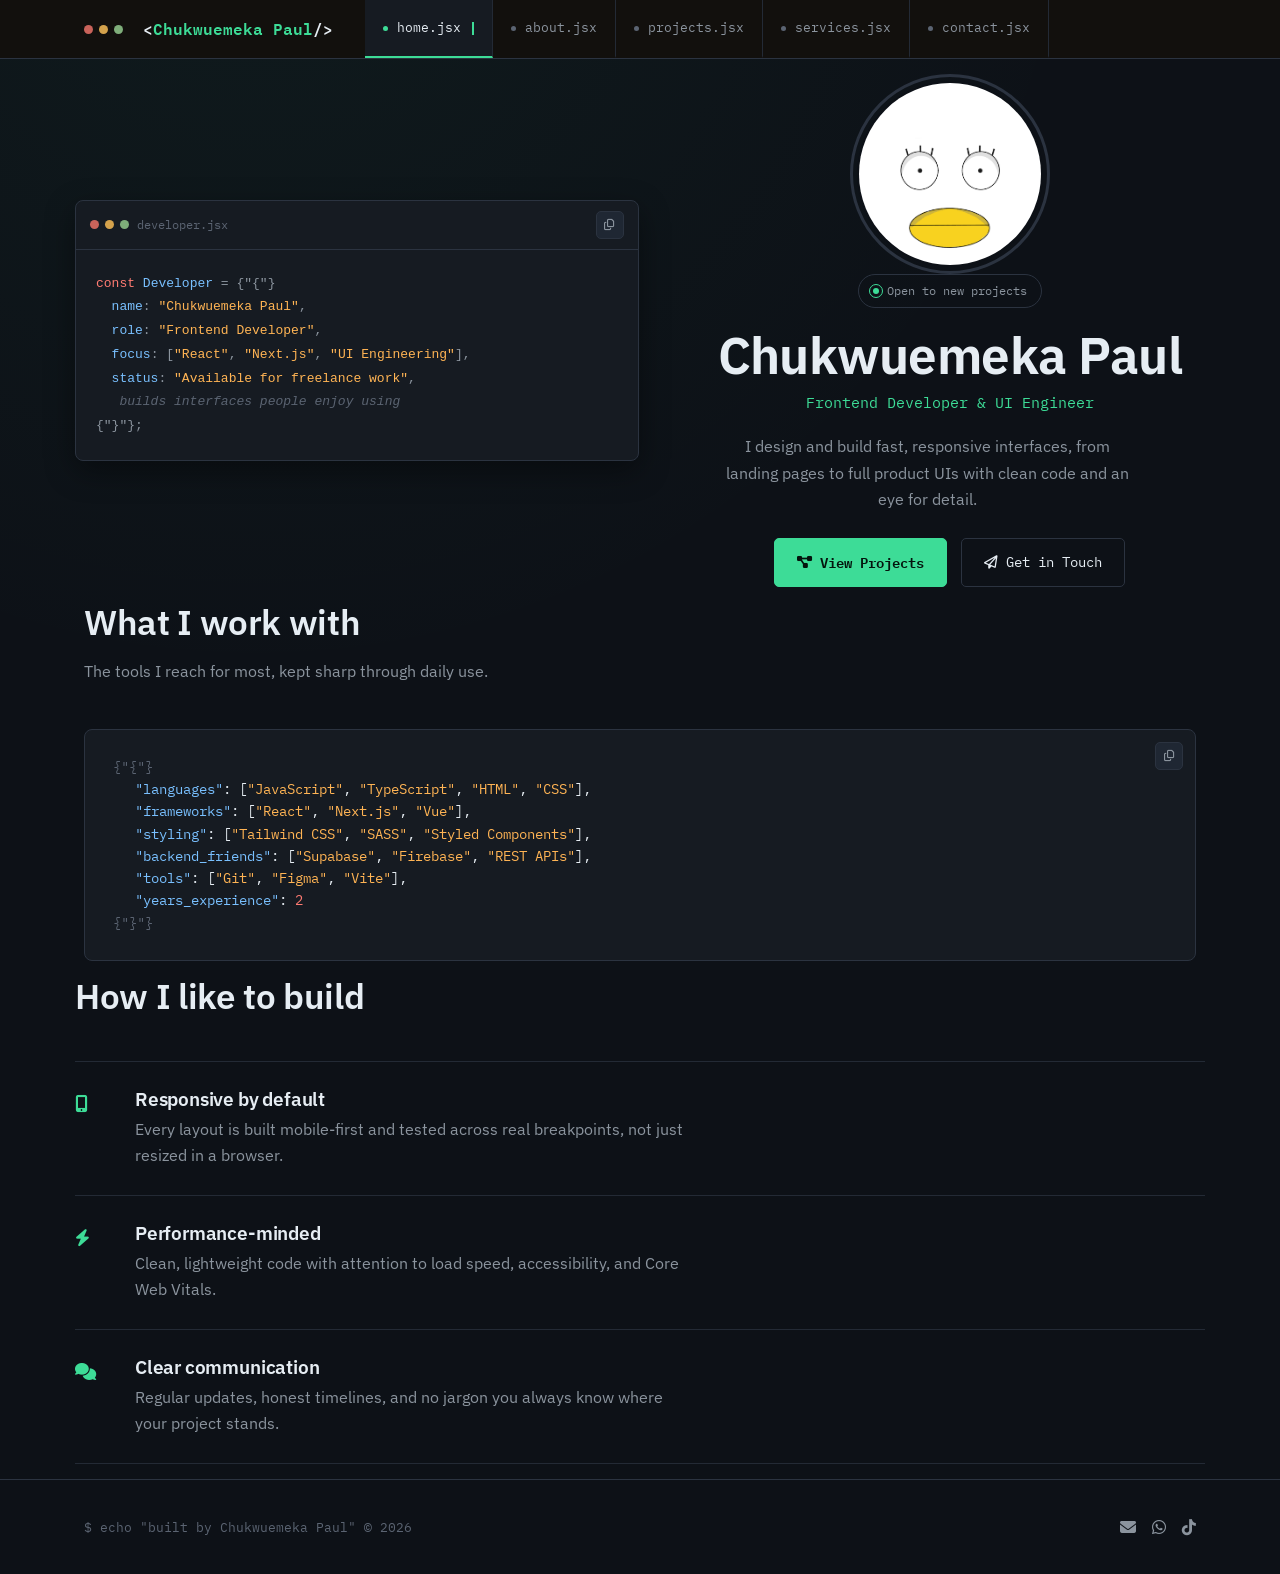
==== index.html @ 4446160b "Add files via upload" ====
<!DOCTYPE html>
<html lang="en">
<head>
<meta charset="UTF-8">
<meta name="viewport" content="width=device-width, initial-scale=1.0">
<title>Ojomah Chukwuemeka Paul —Frontend Developer</title>
<meta name="description" content="Frontend developer portfolio — building fast, responsive, and thoughtfully designed interfaces.">
<link rel="icon" href="data:image/svg+xml,<svg xmlns=%22http://www.w3.org/2000/svg%22 viewBox=%220 0 100 100%22><text y=%22.9em%22 font-size=%2290%22 fill=%22%233ddc97%22>&lt;/&gt;</text></svg>">
<link rel="preconnect" href="https://fonts.googleapis.com">
<link href="https://fonts.googleapis.com/css2?family=IBM+Plex+Sans:wght@400;500;600;650&family=IBM+Plex+Mono:wght@400;500;600&display=swap" rel="stylesheet">
<link rel="stylesheet" href="https://cdnjs.cloudflare.com/ajax/libs/font-awesome/6.5.1/css/all.min.css">
<link rel="stylesheet" href="css/style.css">
</head>
<body>

<nav class="tab-bar">
  <div class="tab-bar-inner">
    <div class="editor-dots"><span></span><span></span><span></span></div>
    <div class="logo-mark">&lt;<span>Chukwuemeka Paul</span>/&gt;</div>
    <ul class="tabs" id="tabs">
      <li><a href="index.html" class="tab active"><span class="tab-dot"></span>home.jsx</a></li>
      <li><a href="about.html" class="tab"><span class="tab-dot"></span>about.jsx</a></li>
      <li><a href="projects.html" class="tab"><span class="tab-dot"></span>projects.jsx</a></li>
      <li><a href="services.html" class="tab"><span class="tab-dot"></span>services.jsx</a></li>
      <li><a href="contact.html" class="tab"><span class="tab-dot"></span>contact.jsx</a></li>
    </ul>
    <button class="menu-toggle" id="menuToggle" aria-label="Toggle menu"><i class="fa-solid fa-bars"></i></button>
  </div>
</nav>

<header class="container hero" style="padding:15px;">
  <div class="hero-copy reveal">
    <div class="code-panel">
      <div class="code-panel-head">
        <span class="editor-dots" style="margin:0;"><span></span><span></span><span></span></span>
        developer.jsx
        <button class="copy-btn" type="button" aria-label="Copy code"><i class="fa-regular fa-copy"></i></button>
      </div>
      <pre><code><span class="tok-kw">const</span> <span class="tok-fn">Developer</span> = {"{"}
  <span class="tok-prop">name</span>: <span class="tok-str">"Chukwuemeka Paul"</span>,
  <span class="tok-prop">role</span>: <span class="tok-str">"Frontend Developer"</span>,
  <span class="tok-prop">focus</span>: [<span class="tok-str">"React"</span>, <span class="tok-str">"Next.js"</span>, <span class="tok-str">"UI Engineering"</span>],
  <span class="tok-prop">status</span>: <span class="tok-str">"Available for freelance work"</span>,
  <span class="tok-com"> builds interfaces people enjoy using</span>
{"}"};</code></pre>
    </div>
  </div>

  <div class="hero-visual reveal">
    <div class="avatar-ring">
      <div class="avatar-inner">
        <img src="images.png">
      </div>
    </div>
    <div class="name-block">
      <div class="status-chip"><span class="pulse"></span>Open to new projects</div>
      <h1>Chukwuemeka Paul</h1>
      <div class="role-line">Frontend Developer &amp; UI Engineer</div>
      <p style="max-width:420px;" >I design and build fast, responsive interfaces, from landing pages to full product UIs with clean code and an eye for detail.</p>
      <div class="btn-row" style="justify-content:center;">
        <a href="projects.html" class="btn btn-primary"><i class="fa-solid fa-diagram-project"></i> View Projects</a>
        <a href="contact.html" class="btn btn-ghost"><i class="fa-regular fa-paper-plane"></i> Get in Touch</a>
      </div>
    </div>
  </div>
</header>

<section class="container">
  <div class="section-head reveal">
    <h2>What I work with</h2>
    <p>The tools I reach for most, kept sharp through daily use.</p>
  </div>
  <div class="json-block reveal">
    <button class="copy-btn" type="button" aria-label="Copy code"><i class="fa-regular fa-copy"></i></button>
    <div><span class="brace">{"{"}</span></div>
    <div style="padding-left:22px;">
      <span class="k">"languages"</span>: [<span class="s">"JavaScript"</span>, <span class="s">"TypeScript"</span>, <span class="s">"HTML"</span>, <span class="s">"CSS"</span>],<br>
      <span class="k">"frameworks"</span>: [<span class="s">"React"</span>, <span class="s">"Next.js"</span>, <span class="s">"Vue"</span>],<br>
      <span class="k">"styling"</span>: [<span class="s">"Tailwind CSS"</span>, <span class="s">"SASS"</span>, <span class="s">"Styled Components"</span>],<br>
      <span class="k">"backend_friends"</span>: [<span class="s">"Supabase"</span>, <span class="s">"Firebase"</span>, <span class="s">"REST APIs"</span>],<br>
      <span class="k">"tools"</span>: [<span class="s">"Git"</span>, <span class="s">"Figma"</span>, <span class="s">"Vite"</span>],<br>
      <span class="k">"years_experience"</span>: <span class="n">2</span>
    </div>
    <div><span class="brace">{"}"}</span></div>
  </div>
</section>

<section class="container" style="padding:15px;">
  <div class="section-head reveal">
    <h2>How I like to build</h2>
  </div>
  <div class="reason-list">
    <div class="reason-row reveal">
      <div class="r-icon"><i class="fa-solid fa-mobile-screen-button"></i></div>
      <div>
        <h3>Responsive by default</h3>
        <p>Every layout is built mobile-first and tested across real breakpoints, not just resized in a browser.</p>
      </div>
    </div>
    <div class="reason-row reveal">
      <div class="r-icon"><i class="fa-solid fa-bolt"></i></div>
      <div>
        <h3>Performance-minded</h3>
        <p>Clean, lightweight code with attention to load speed, accessibility, and Core Web Vitals.</p>
      </div>
    </div>
    <div class="reason-row reveal">
      <div class="r-icon"><i class="fa-solid fa-comments"></i></div>
      <div>
        <h3>Clear communication</h3>
        <p>Regular updates, honest timelines, and no jargon  you always know where your project stands.</p>
      </div>
    </div>
  </div>
</section>

<!--
  "What clients say" section is hidden until there are real testimonials to
  show — an empty heading with nothing under it reads as a bug, not a
  work-in-progress. Uncomment and fill in real quotes when ready:

  <section class="container">
    <div class="section-head reveal">
      <h2>What clients say</h2>
    </div>
    <div class="grid grid-2">
      <div class="terminal reveal">
        <p>$ cat testimonial_01.txt</p>
        <p>"..." <span class="who">— client name, company</span></p>
      </div>
      <div class="terminal reveal">
        <p>$ cat testimonial_02.txt</p>
        <p>"..." <span class="who">— client name, company</span></p>
      </div>
    </div>
  </section>
-->

<footer>
  <div class="container footer-inner">
    <div class="prompt">$ echo "built by Chukwuemeka Paul" © <span data-year></span></div>
    <div class="footer-social">
      <a href="contact.html" aria-label="Gmail"><i class="fa-solid fa-envelope"></i></a>
      <a href="https://wa.me/08074926898" aria-label="WhatsApp"><i class="fa-brands fa-whatsapp"></i></a>
      <a href="https://tiktok.com/@chukwuemeka_paul" aria-label="TikTok"><i class="fa-brands fa-tiktok"></i></a>
      <!-- <a href="https://instagram.com/yourhandle" aria-label="Instagram"><i class="fa-brands fa-instagram"></i></a>
      <a href="https://facebook.com/yourhandle" aria-label="Facebook"><i class="fa-brands fa-facebook"></i></a> -->
    </div>
  </div>
</footer>

<script src="js/script.js"></script>
</body>
</html>
---- css/style.css ----
/* ==========================================================================
   PORTFOLIO — "EDITOR" THEME (v2)
   Reference: amber-phosphor terminal glow, single coherent type family
   (IBM Plex, at varying weights) — the way a real editor UI is typeset,
   not a mixed display/body/mono trio.
   ========================================================================== */

:root {
  --bg: #0d1117;
  --bg-panel: #161b22;
  --bg-panel-alt: #1b212b;
  --bg-elevated: #1f2733;
  --border: #2b3340;
  --border-soft: #232a35;

  --text-primary: #e6edf3;
  --text-muted: #8b949e;
  --text-faint: #5b6472;

  --accent: #3ddc97;      /* mint teal — keywords / primary actions */
  --accent-dim: #2a9d73;
  --accent-2: #ff7b72;    /* coral — secondary accent / tags */
  --accent-3: #ffb454;    /* amber — strings / highlights */
  --accent-4: #79c0ff;    /* soft blue — links / numbers */

  --radius: 8px;
  --radius-sm: 5px;
  --shadow: 0 10px 30px rgba(0,0,0,0.4);

  --font-display: "IBM Plex Sans", sans-serif;
  --font-body: "IBM Plex Sans", sans-serif;
  --font-mono: "IBM Plex Mono", monospace;

  --maxw: 1160px;
}

* { box-sizing: border-box; }
html { scroll-behavior: smooth; }

/* Body copy and form labels are dimmed intentionally on desktop against the
   dark background, but that same gray reads too low-contrast on mobile
   screens (smaller physical text, more outdoor/glare viewing). Lighten it
   specifically at mobile widths rather than site-wide, to keep the desktop
   "editor" mood intact. */
@media (max-width: 700px) {
  :root { --text-muted: #d1d5db; }
}

body {
  margin: 0;
  background: var(--bg);
  background-image: radial-gradient(circle at 20% -10%, rgba(61,220,151,0.05), transparent 42%);
  color: var(--text-primary);
  font-family: var(--font-body);
  font-weight: 400;
  line-height: 1.65;
  -webkit-font-smoothing: antialiased;
}

img { max-width: 100%; display: block; }
a { color: inherit; text-decoration: none; }
ul { list-style: none; margin: 0; padding: 0; }

::selection { background: var(--accent); color: #04140d; }

:focus-visible { outline: 2px solid var(--accent); outline-offset: 3px; }

.container { max-width: var(--maxw); margin: 0 auto; padding: 0 24px; }

.mono { font-family: var(--font-mono); }
.muted { color: var(--text-muted); }
.accent { color: var(--accent); }

section { padding: 84px 0; }
@media (max-width: 700px) { section { padding: 52px 0; } }

.eyebrow {
  font-family: var(--font-mono);
  font-size: 12.5px;
  color: var(--accent);
  letter-spacing: 0.02em;
  display: flex; align-items: center; gap: 10px;
  margin-bottom: 14px;
}
.eyebrow::before { content: "//"; color: var(--text-faint); }

h1, h2, h3, h4 {
  font-family: var(--font-display);
  font-weight: 600;
  line-height: 1.16;
  margin: 0 0 16px;
  letter-spacing: -0.01em;
}
h1 { font-size: clamp(2.1rem, 4.6vw, 3.2rem); font-weight: 650; }
h2 { font-size: clamp(1.6rem, 3.2vw, 2.2rem); }
h3 { font-size: 1.2rem; font-weight: 600; }
p { color: var(--text-muted); margin: 0 0 16px; font-weight: 400; }

.section-head { max-width: 640px; margin-bottom: 44px; }
.section-head p { font-size: 1rem; }

/* ---------------- Buttons ---------------- */
.btn {
  display: inline-flex; align-items: center; gap: 8px;
  font-family: var(--font-mono); font-size: 13.5px;
  padding: 12px 22px; border-radius: var(--radius-sm);
  border: 1px solid var(--border);
  cursor: pointer;
  transition: border-color 0.15s ease, background 0.15s ease, color 0.15s ease;
}
.btn-primary { background: var(--accent); color: #04140d; border-color: var(--accent); font-weight: 600; }
.btn-primary:hover { background: var(--accent-dim); border-color: var(--accent-dim); }
.btn-ghost { background: transparent; color: var(--text-primary); }
.btn-ghost:hover { border-color: var(--accent); color: var(--accent); }
.btn-row { display: flex; gap: 14px; flex-wrap: wrap; margin-top: 26px; }

/* ---------------- Tab-bar navigation ---------------- */
.tab-bar {
  position: sticky; top: 0; z-index: 100;
  background: rgba(20,16,13,0.94);
  backdrop-filter: blur(10px);
  border-bottom: 1px solid var(--border);
}
.tab-bar-inner {
  max-width: var(--maxw); margin: 0 auto; padding: 0 24px;
  display: flex; align-items: center; gap: 20px; height: 58px;
}
.editor-dots { display: flex; gap: 6px; flex-shrink: 0; }
.editor-dots span { width: 9px; height: 9px; border-radius: 50%; background: var(--border); }
.editor-dots span:nth-child(1) { background: #c9635a; }
.editor-dots span:nth-child(2) { background: #d4a24c; }
.editor-dots span:nth-child(3) { background: #7fae7a; }

.logo-mark { font-family: var(--font-mono); font-weight: 600; font-size: 16px; color: var(--text-primary); flex-shrink: 0; }
.logo-mark span { color: var(--accent); }

.tabs { display: flex; height: 100%; margin-left: 12px; overflow-x: auto; scrollbar-width: none; }
.tabs::-webkit-scrollbar { display: none; }

.tab {
  display: flex; align-items: center; gap: 9px; height: 100%;
  padding: 0 18px;
  font-family: var(--font-mono); font-size: 13px; color: var(--text-muted);
  border-right: 1px solid var(--border-soft);
  white-space: nowrap;
  border-bottom: 2px solid transparent;
  transition: color 0.15s ease, background 0.15s ease;
}
.tab-dot { width: 5px; height: 5px; border-radius: 50%; background: var(--text-faint); flex-shrink: 0; }
.tab:hover { color: var(--text-primary); background: var(--bg-panel); }
.tab.active { color: var(--text-primary); background: var(--bg-panel); border-bottom-color: var(--accent); }
.tab.active .tab-dot { background: var(--accent); }

/* signature motion: a blinking editor cursor after the active tab label */
.tab.active::after {
  content: "";
  display: inline-block;
  width: 2px; height: 13px;
  background: var(--accent);
  margin-left: 2px;
  animation: blink 1.1s step-end infinite;
}
@keyframes blink { 50% { opacity: 0; } }

.menu-toggle {
  display: none; margin-left: auto;
  background: none; border: 1px solid var(--border); color: var(--text-primary);
  border-radius: var(--radius-sm); width: 38px; height: 38px; font-size: 16px; cursor: pointer;
}

@media (max-width: 760px) {
  .tabs {
    position: absolute; top: 58px; left: 0; right: 0;
    flex-direction: column; height: auto;
    background: var(--bg-panel); border-bottom: 1px solid var(--border);
    display: none;
  }
  .tabs.open { display: flex; }
  .tab { height: 46px; border-right: none; border-bottom: 1px solid var(--border-soft); padding: 0 24px; }
  .tab.active { border-bottom: 1px solid var(--border-soft); border-left: 2px solid var(--accent); }
  .menu-toggle { display: block; }
  .logo-mark { margin-right: auto; }
}

/* ---------------- Hero ---------------- */
.hero { padding: 68px 0 92px; display: grid; grid-template-columns: 1.05fr 0.95fr; gap: 56px; align-items: center; }
@media (max-width: 900px) {
  .hero { grid-template-columns: 1fr; padding: 44px 0 60px; }
  .hero-visual { order: -1; }
}

.code-panel { background: var(--bg-panel); border: 1px solid var(--border); border-radius: var(--radius); box-shadow: var(--shadow); overflow: hidden; }
.code-panel-head {
  display: flex; align-items: center; gap: 8px; padding: 10px 14px;
  border-bottom: 1px solid var(--border);
  font-family: var(--font-mono); font-size: 12px; color: var(--text-faint);
}
.code-panel-head .editor-dots { margin-right: 6px; }
.code-panel-head .copy-btn { margin-left: auto; }

/* ---------------- Copy-to-clipboard button (code/json blocks) ---------------- */
.copy-btn {
  display: grid; place-items: center;
  width: 28px; height: 28px; flex-shrink: 0;
  background: var(--bg-elevated); border: 1px solid var(--border); color: var(--text-muted);
  border-radius: var(--radius-sm); font-size: 12px; cursor: pointer;
  transition: color 0.15s ease, border-color 0.15s ease;
}
.copy-btn:hover { color: var(--accent); border-color: var(--accent); }
.copy-btn.copied { color: var(--accent); border-color: var(--accent-dim); }
.json-block { position: relative; }
.json-block .copy-btn { position: absolute; top: 12px; right: 12px; }
.code-panel pre { margin: 0; padding: 22px 20px; font-family: var(--font-mono); font-size: 13px; line-height: 1.75; overflow-x: auto; white-space: pre; -webkit-overflow-scrolling: touch; }
@media (max-width: 480px) {
  .code-panel pre { padding: 16px 14px; font-size: 12px; }
  .json-block { padding: 20px 18px; font-size: 12.5px; }
}
.code-panel code { color: var(--text-muted); }
.tok-kw { color: var(--accent-2); }
.tok-fn { color: var(--accent-4); }
.tok-str { color: var(--accent-3); }
.tok-prop { color: var(--accent-4); }
.tok-punc { color: var(--text-faint); }
.tok-com { color: var(--text-faint); font-style: italic; }

.hero-visual { display: flex; flex-direction: column; align-items: center; text-align: center; }
.avatar-ring {
  width: 200px; height: 200px; border-radius: 50%;
  border: 3px solid var(--border);
  padding: 4px;
}
.avatar-ring .avatar-inner {
  width: 100%; height: 100%; border-radius: 50%; overflow: hidden;
  background: var(--bg-panel); border: 2px solid var(--bg);
}
.avatar-ring img { width: 100%; height: 100%; object-fit: cover; filter: grayscale(15%); }

.name-block h1 { margin-bottom: 6px; }
.role-line { font-family: var(--font-mono); color: var(--accent); font-size: 14.5px; margin-bottom: 18px; }
.status-chip {
  display: inline-flex; align-items: center; gap: 8px;
  font-family: var(--font-mono); font-size: 12px; color: var(--text-muted);
  border: 1px solid var(--border); border-radius: 999px; padding: 6px 14px; margin-bottom: 18px;
}
.status-chip .pulse { position: relative; width: 6px; height: 6px; border-radius: 50%; background: var(--accent); flex-shrink: 0; }
.status-chip .pulse::after {
  content: ""; position: absolute; inset: -4px; border-radius: 50%;
  border: 1px solid var(--accent);
  animation: ping 1.8s cubic-bezier(0, 0, 0.2, 1) infinite;
}
@keyframes ping {
  0% { transform: scale(0.7); opacity: 0.9; }
  75%, 100% { transform: scale(2.4); opacity: 0; }
}

@media (prefers-reduced-motion: reduce) {
  .tab.active::after, .reveal, .carousel-track, * { animation-duration: 0.001ms !important; transition-duration: 0.001ms !important; }
}

/* ---------------- Stack / JSON block ---------------- */
.json-block {
  background: var(--bg-panel); border: 1px solid var(--border); border-radius: var(--radius);
  padding: 26px 28px; font-family: var(--font-mono); font-size: 13.5px; overflow-x: auto;
}
.json-block .k { color: var(--accent-4); }
.json-block .s { color: var(--accent-3); }
.json-block .n { color: var(--accent-2); }
.json-block .brace { color: var(--text-faint); }

/* ---------------- Reason list (replaces generic 3-card grid) ---------------- */
.reason-list { display: flex; flex-direction: column; }
.reason-row {
  display: grid; grid-template-columns: 40px 1fr; gap: 20px;
  padding: 26px 0;
  border-top: 1px solid var(--border-soft);
}
.reason-list .reason-row:last-child { border-bottom: 1px solid var(--border-soft); }
.reason-row .r-icon { font-size: 17px; color: var(--accent); padding-top: 2px; }
.reason-row h3 { margin-bottom: 6px; }
.reason-row p { margin: 0; max-width: 560px; }
@media (max-width: 560px) { .reason-row { grid-template-columns: 28px 1fr; gap: 14px; } }

/* ---------------- Cards / grid ---------------- */
.grid { display: grid; gap: 22px; }
.grid-3 { grid-template-columns: repeat(3, 1fr); }
.grid-2 { grid-template-columns: repeat(2, 1fr); }
@media (max-width: 860px) { .grid-3, .grid-2 { grid-template-columns: 1fr; } }

.card {
  background: var(--bg-panel); border: 1px solid var(--border); border-radius: var(--radius);
  padding: 24px; transition: border-color 0.2s ease;
}
.card:hover { border-color: var(--accent-dim); }
.card .icon {
  width: 40px; height: 40px; display: grid; place-items: center;
  border-radius: var(--radius-sm); background: var(--bg-elevated); color: var(--accent);
  font-size: 17px; margin-bottom: 16px;
}
.tag-row { display: flex; flex-wrap: wrap; gap: 8px; margin-top: 14px; }
.scope-note { margin-top: 12px; font-size: 12.5px; color: var(--text-faint); }

/* ---------------- Currency toggle (Services page) ---------------- */
.currency-toggle-wrap { display: flex; justify-content: center; margin-bottom: 36px; }
.currency-toggle {
  display: inline-flex; gap: 4px; padding: 4px;
  background: var(--bg-panel); border: 1px solid var(--border); border-radius: 999px;
}
.currency-btn {
  font-family: var(--font-mono); font-size: 13px; color: var(--text-muted);
  background: transparent; border: none; border-radius: 999px;
  padding: 9px 20px; cursor: pointer; transition: color 0.15s ease, background 0.15s ease;
}
.currency-btn:hover { color: var(--text-primary); }
.currency-btn.active { background: var(--accent); color: #04140d; font-weight: 600; }

.price-tag {
  display: inline-flex;
  align-items: baseline;
  gap: 6px;
  font-family: var(--font-mono);
  font-size: 13px;
  color: var(--accent);
  border-top: 1px solid var(--border-soft);
  margin-top: 16px;
  padding-top: 14px;
}
.price-tag .amount { font-size: 16px; font-weight: 600; }
.price-tag .period { color: var(--text-faint); font-size: 11.5px; }
.tag {
  font-family: var(--font-mono); font-size: 11px; color: var(--accent-4);
  background: rgba(143,179,201,0.08); border: 1px solid rgba(143,179,201,0.25);
  padding: 4px 10px; border-radius: 999px;
}
/* Longer tag copy (e.g. the retainer's scope line) reads better as a soft
   chip than squeezed into a fully-rounded pill. */
.tag--wide { border-radius: var(--radius-sm); white-space: normal; line-height: 1.4; }

/* ---------------- Bento grid (services) ---------------- */
.bento { display: grid; grid-template-columns: repeat(6, 1fr); gap: 20px; }
.bento .card:nth-child(1) { grid-column: span 4; }
.bento .card:nth-child(2) { grid-column: span 2; }
.bento .card:nth-child(3) { grid-column: span 2; }
.bento .card:nth-child(4) { grid-column: span 4; }
.bento .card:nth-child(5) { grid-column: span 3; }
.bento .card:nth-child(6) { grid-column: span 3; }
@media (max-width: 860px) {
  .bento { grid-template-columns: 1fr; }
  .bento .card { grid-column: span 1 !important; }
}

/* ---------------- Horizontal process strip ---------------- */
.process-strip { display: grid; grid-template-columns: repeat(3, 1fr); gap: 0; position: relative; }
.process-strip::before {
  content: ""; position: absolute; top: 17px; left: 8%; right: 8%; height: 1px; background: var(--border);
}
.process-step { position: relative; padding: 0 20px; text-align: left; }
.process-step .num {
  display: inline-flex; align-items: center; justify-content: center;
  width: 34px; height: 34px; border-radius: 50%;
  background: var(--bg); border: 2px solid var(--accent);
  font-family: var(--font-mono); font-size: 13px; color: var(--accent);
  margin-bottom: 18px; position: relative; z-index: 2;
}
.process-step h3 { font-size: 16px; }
@media (max-width: 760px) {
  .process-strip { grid-template-columns: 1fr; gap: 30px; }
  .process-strip::before { display: none; }
}

/* ---------------- Wide tech panel (projects page) ---------------- */
.tech-panel {
  background: var(--bg-panel); border: 1px solid var(--border); border-radius: var(--radius);
  padding: 30px 32px;
}
.tech-panel .tech-row {
  display: flex; align-items: baseline; gap: 16px; flex-wrap: wrap;
  padding: 14px 0; border-top: 1px solid var(--border-soft);
}
.tech-panel .tech-row:first-child { border-top: none; padding-top: 0; }
.tech-panel .tech-label { font-family: var(--font-mono); font-size: 12px; color: var(--text-faint); width: 120px; flex-shrink: 0; }
.tech-panel .tech-items { display: flex; flex-wrap: wrap; gap: 8px; }

/* ---------------- Carousel ---------------- */
.carousel { position: relative; max-width: 860px; margin: 0 auto; }
.carousel-viewport { overflow: hidden; border-radius: var(--radius); border: 1px solid var(--border); box-shadow: var(--shadow); }
.carousel-track { display: flex; transition: transform 0.5s cubic-bezier(.65,.05,.36,1); }
.slide { min-width: 100%; position: relative; cursor: pointer; display: block; }
.slide img { width: 100%; height: 460px; object-fit: cover; display: block; filter: saturate(0.92); }
@media (max-width: 640px) { .slide img { height: 260px; } }

.slide-overlay {
  position: absolute; inset: 0;
  background: linear-gradient(0deg, rgba(20,16,13,0.94) 0%, rgba(20,16,13,0.2) 55%, transparent 80%);
  display: flex; flex-direction: column; justify-content: flex-end; padding: 26px 28px;
}
.slide-overlay .visit {
  font-family: var(--font-mono); font-size: 12px; color: var(--accent);
  display: inline-flex; align-items: center; gap: 6px; margin-bottom: 8px;
}
.slide-overlay h3 { margin-bottom: 6px; }
.slide-overlay p { margin: 0; font-size: 13.5px; }

.carousel-arrow {
  /* Anchored to the upper portion of the card, clear of the title/description
     text which lives in the overlay's bottom-anchored zone. */
  position: absolute; top: 34%; transform: translateY(-50%);
  width: 42px; height: 42px; border-radius: 50%;
  background: rgba(20,16,13,0.8); border: 1px solid var(--border); color: var(--text-primary);
  display: grid; place-items: center; cursor: pointer; font-size: 15px; z-index: 5;
  backdrop-filter: blur(4px);
}
.carousel-arrow:hover { border-color: var(--accent); color: var(--accent); }
.carousel-arrow.prev { left: -6px; }
.carousel-arrow.next { right: -6px; }
@media (max-width: 640px) {
  .carousel-arrow { top: 30%; width: 36px; height: 36px; font-size: 13px; }
  .carousel-arrow.prev { left: 8px; }
  .carousel-arrow.next { right: 8px; }
}

/* ---------------- Tech stack filter bar (Projects page) ---------------- */
.filter-bar { display: flex; flex-wrap: wrap; gap: 10px; justify-content: center; margin-bottom: 26px; }
.filter-btn {
  font-family: var(--font-mono); font-size: 12.5px; color: var(--text-muted);
  background: var(--bg-panel); border: 1px solid var(--border); border-radius: 999px;
  padding: 8px 16px; cursor: pointer; transition: color 0.15s ease, border-color 0.15s ease, background 0.15s ease;
}
.filter-btn:hover { color: var(--text-primary); border-color: var(--accent-dim); }
.filter-btn.active { color: #04140d; background: var(--accent); border-color: var(--accent); font-weight: 600; }

/* ---------------- Slide media placeholders (Projects page) ----------------
   Themed mockup panels standing in for real screenshots, so each project
   reads as belonging to its own domain instead of a random stock photo. */
.slide-media { width: 100%; height: 460px; position: relative; overflow: hidden; }
@media (max-width: 640px) { .slide-media { height: 260px; } }
.slide-media-chrome {
  position: absolute; top: 0; left: 0; right: 0; height: 32px;
  display: flex; align-items: center; gap: 6px; padding: 0 14px;
  background: rgba(0,0,0,0.22);
}
.slide-media-chrome span { width: 7px; height: 7px; border-radius: 50%; background: rgba(255,255,255,0.32); }
.slide-media-icon {
  position: absolute; inset: 0; display: grid; place-items: center;
  font-size: 60px; color: rgba(255,255,255,0.8);
}
@media (max-width: 640px) { .slide-media-icon { font-size: 40px; } }
.slide-media--anime { background: linear-gradient(135deg, #241b3d, #6b2d5c 60%, #ff7b72); }
.slide-media--business { background: linear-gradient(135deg, #0f2e28, #1c6b54, #3ddc97); }
.slide-media--dashboard { background: linear-gradient(135deg, #12202f, #1f4566, #79c0ff); }
.slide-media--landing { background: linear-gradient(135deg, #2c210f, #8a5a20, #ffb454); }

.carousel-dots { display: flex; justify-content: center; gap: 9px; margin-top: 20px; }
.carousel-dots button { width: 7px; height: 7px; border-radius: 50%; border: none; background: var(--border); cursor: pointer; padding: 0; }
.carousel-dots button.active { background: var(--accent); width: 20px; border-radius: 4px; }

.other-projects-note { text-align: center; margin-top: 32px; font-family: var(--font-mono); font-size: 12.5px; color: var(--text-faint); }

/* ---------------- Git-log timeline (About page only) ---------------- */
.git-log { border-left: 2px solid var(--border); margin-left: 8px; }
.commit { position: relative; padding: 4px 0 30px 30px; }
.commit::before {
  content: ""; position: absolute; left: -7px; top: 4px;
  width: 11px; height: 11px; border-radius: 50%;
  background: var(--bg); border: 2px solid var(--accent);
}
.commit .hash { font-family: var(--font-mono); font-size: 11.5px; color: var(--accent-4); }
.commit .date { font-family: var(--font-mono); font-size: 11.5px; color: var(--text-faint); margin-left: 10px; }
.commit h3 { margin: 8px 0 6px; font-size: 16.5px; }
.commit p { margin: 0; }

/* ---------------- Testimonials ---------------- */
.terminal { background: var(--bg-panel); border: 1px solid var(--border); border-radius: var(--radius); padding: 24px 26px; font-family: var(--font-mono); font-size: 13.5px; }
.terminal p { color: var(--text-muted); margin: 0 0 10px; }
.terminal .who { color: var(--accent-3); }

/* ---------------- Contact ---------------- */
.contact-grid { display: grid; grid-template-columns: 1fr 1fr; gap: 44px; align-items: start; }
@media (max-width: 860px) { .contact-grid { grid-template-columns: 1fr; } }

.social-grid { display: grid; grid-template-columns: repeat(2, 1fr); gap: 16px; }
@media (max-width: 480px) { .social-grid { grid-template-columns: 1fr; } }

.social-card {
  display: flex; align-items: center; gap: 14px; padding: 18px 20px;
  background: var(--bg-panel); border: 1px solid var(--border); border-radius: var(--radius);
  transition: border-color 0.15s ease;
}
.social-card:hover { border-color: var(--accent-dim); }
.social-card .icon-circle {
  width: 42px; height: 42px; border-radius: 50%; display: grid; place-items: center;
  background: var(--bg-elevated); font-size: 18px; flex-shrink: 0;
}
.social-card small { display: block; color: var(--text-faint); font-family: var(--font-mono); font-size: 11px; }
.social-card strong { font-size: 14.5px; }

.icon-circle.gmail { color: var(--accent); }
.icon-circle.whatsapp { color: var(--accent-2); }
.icon-circle.tiktok { color: var(--text-primary); }
.icon-circle.instagram { color: var(--accent-3); }
.icon-circle.facebook { color: var(--accent-4); }

.form-panel { background: var(--bg-panel); border: 1px solid var(--border); border-radius: var(--radius); padding: 28px; }
.field { margin-bottom: 18px; }
.field label { display: block; font-family: var(--font-mono); font-size: 12px; color: var(--text-muted); margin-bottom: 7px; }
.field input, .field textarea {
  width: 100%; background: var(--bg); border: 1px solid var(--border); border-radius: var(--radius-sm);
  padding: 12px 14px; color: var(--text-primary); font-family: var(--font-body); font-size: 14px; resize: vertical;
}
.field input:focus, .field textarea:focus { border-color: var(--accent); outline: none; }
.field input::placeholder, .field textarea::placeholder { color: var(--text-muted); opacity: 1; }

/* ---------------- Service cost estimator ---------------- */
.estimator {
  background: var(--bg-panel); border: 1px solid var(--border); border-radius: var(--radius);
  padding: 8px 28px; max-width: 640px; margin: 0 auto;
}
.estimator-option {
  display: flex; align-items: center; gap: 14px; padding: 18px 0;
  border-top: 1px solid var(--border-soft); cursor: pointer;
}
.estimator-option:first-child { border-top: none; }
.estimator-option input { width: 18px; height: 18px; accent-color: var(--accent); flex-shrink: 0; cursor: pointer; }
.estimator-option .option-name { flex: 1; color: var(--text-primary); font-size: 14.5px; }
.estimator-option .option-amount { font-family: var(--font-mono); font-size: 13px; color: var(--text-faint); }
.estimator-total {
  display: flex; justify-content: space-between; align-items: baseline;
  border-top: 1px solid var(--border); margin-top: 4px; padding: 20px 0;
  font-family: var(--font-mono);
}
.estimator-total span { color: var(--text-muted); font-size: 13px; }
.estimator-total strong { font-size: 22px; color: var(--accent); }
.estimator-note { text-align: center; margin-top: 14px; font-size: 12.5px; color: var(--text-faint); }

.note-box { margin-top: 18px; font-family: var(--font-mono); font-size: 11.5px; color: var(--text-faint); border-left: 2px solid var(--border); padding-left: 12px; }

/* ---------------- Footer ---------------- */
footer { border-top: 1px solid var(--border); padding: 34px 0; }
.footer-inner { display: flex; justify-content: space-between; align-items: center; flex-wrap: wrap; gap: 16px; }
.footer-inner .prompt { font-family: var(--font-mono); font-size: 12.5px; color: var(--text-faint); }
.footer-social { display: flex; gap: 16px; }
.footer-social a { color: var(--text-muted); font-size: 16px; transition: color 0.15s ease; }
.footer-social a:hover { color: var(--accent); }

/* ---------------- Reveal on scroll ---------------- */
.reveal { opacity: 0; transform: translateY(14px); transition: opacity 0.5s ease, transform 0.5s ease; }
.reveal.in { opacity: 1; transform: translateY(0); }

/* ---------------- Page hero (non-home pages) ---------------- */
.page-head { padding: 60px 0 20px; }
.page-head h1 { margin-bottom: 10px; }
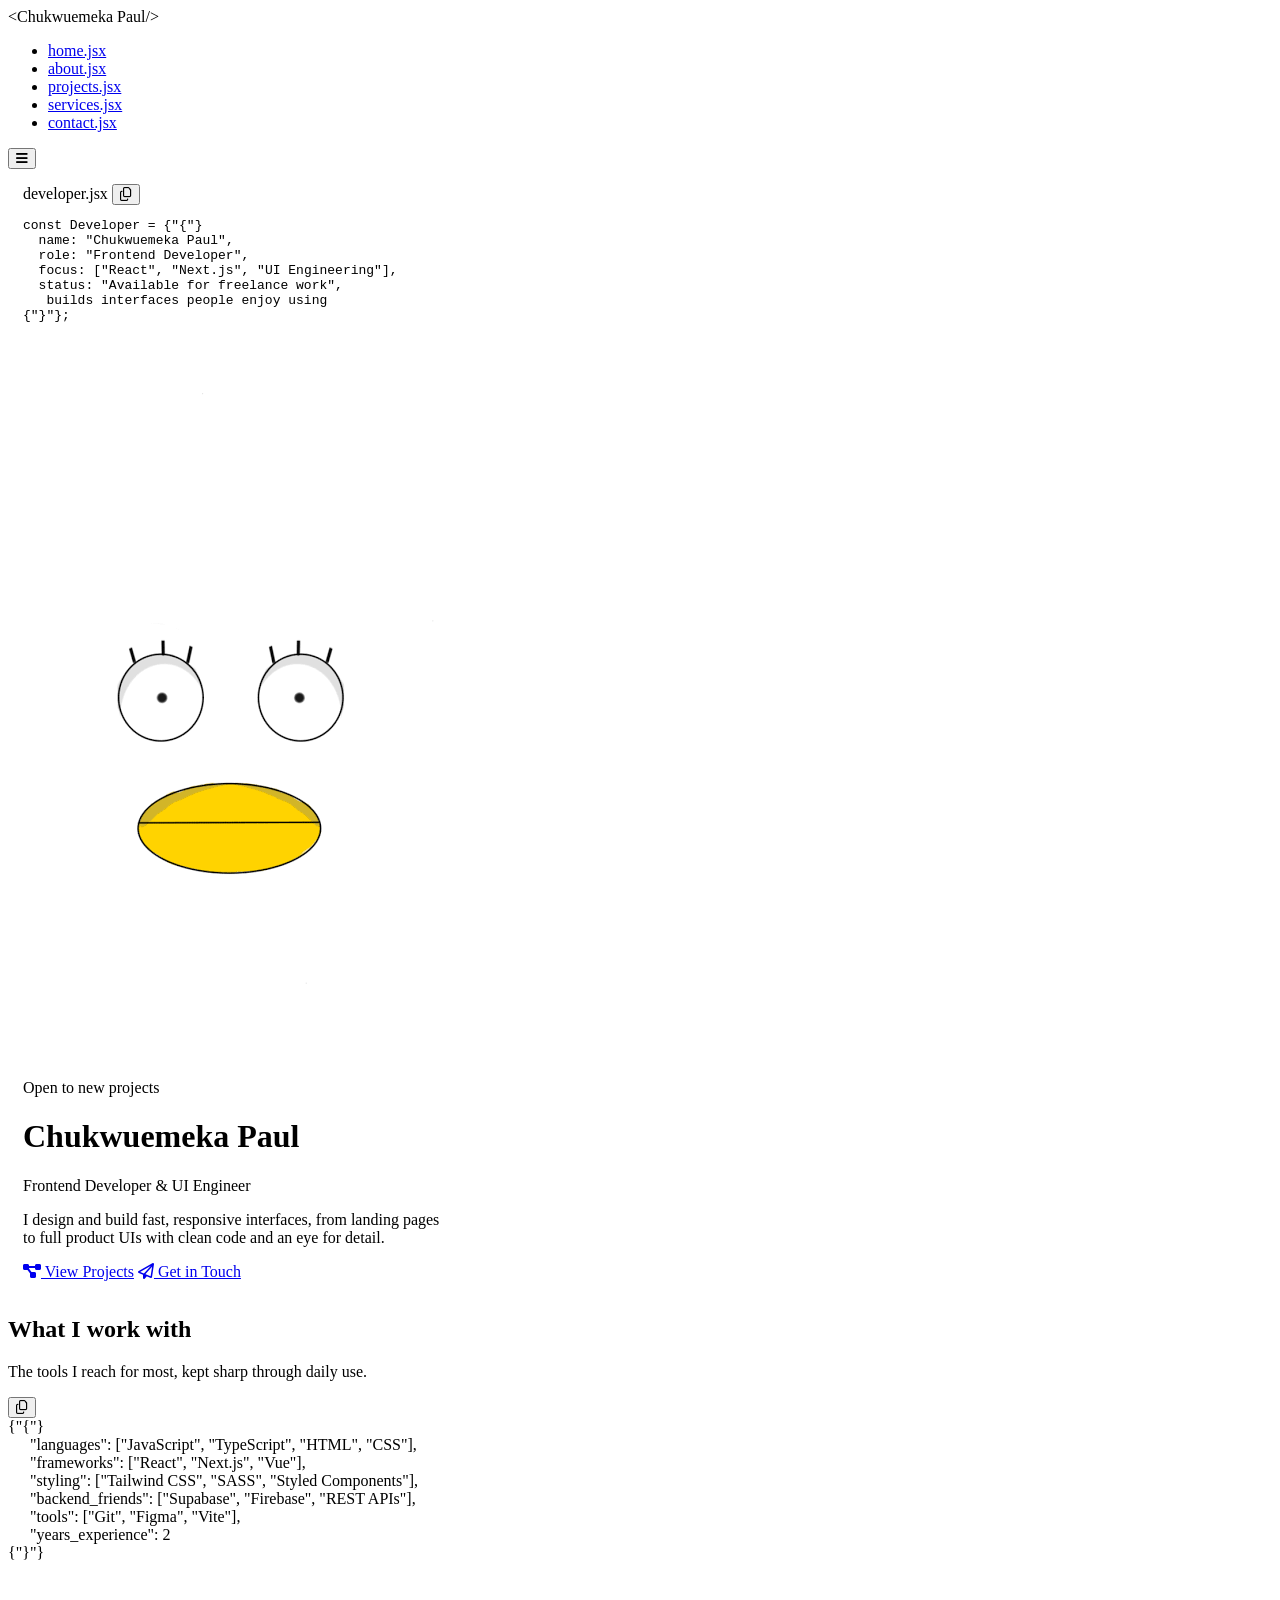
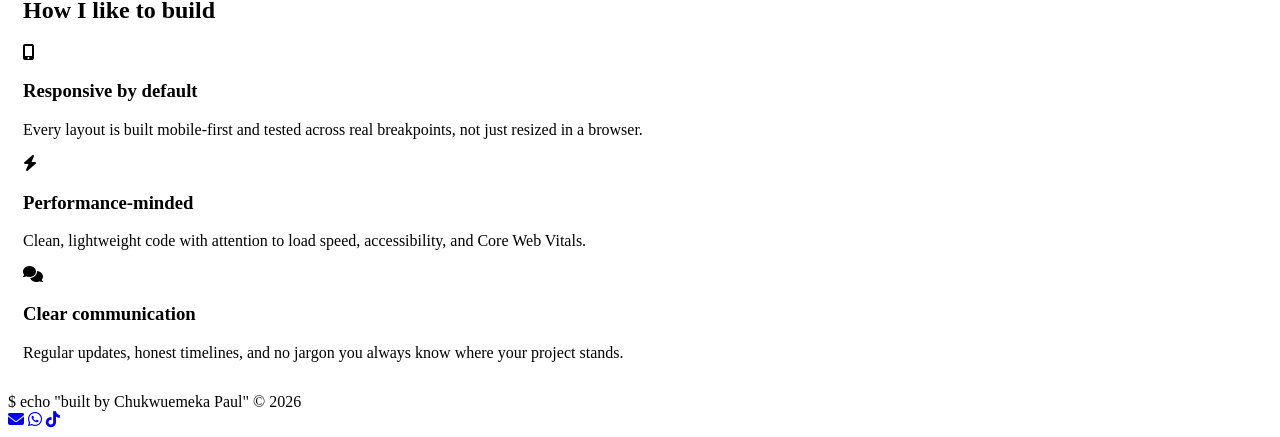
==== commit d861048b: "Update stylesheet link to use relative path" ====
--- a/index.html
+++ b/index.html
@@ -9,7 +9,7 @@
 <link rel="preconnect" href="https://fonts.googleapis.com">
 <link href="https://fonts.googleapis.com/css2?family=IBM+Plex+Sans:wght@400;500;600;650&family=IBM+Plex+Mono:wght@400;500;600&display=swap" rel="stylesheet">
 <link rel="stylesheet" href="https://cdnjs.cloudflare.com/ajax/libs/font-awesome/6.5.1/css/all.min.css">
-<link rel="stylesheet" href="css/style.css">
+<link rel="stylesheet" href="style.css">
 </head>
 <body>
 
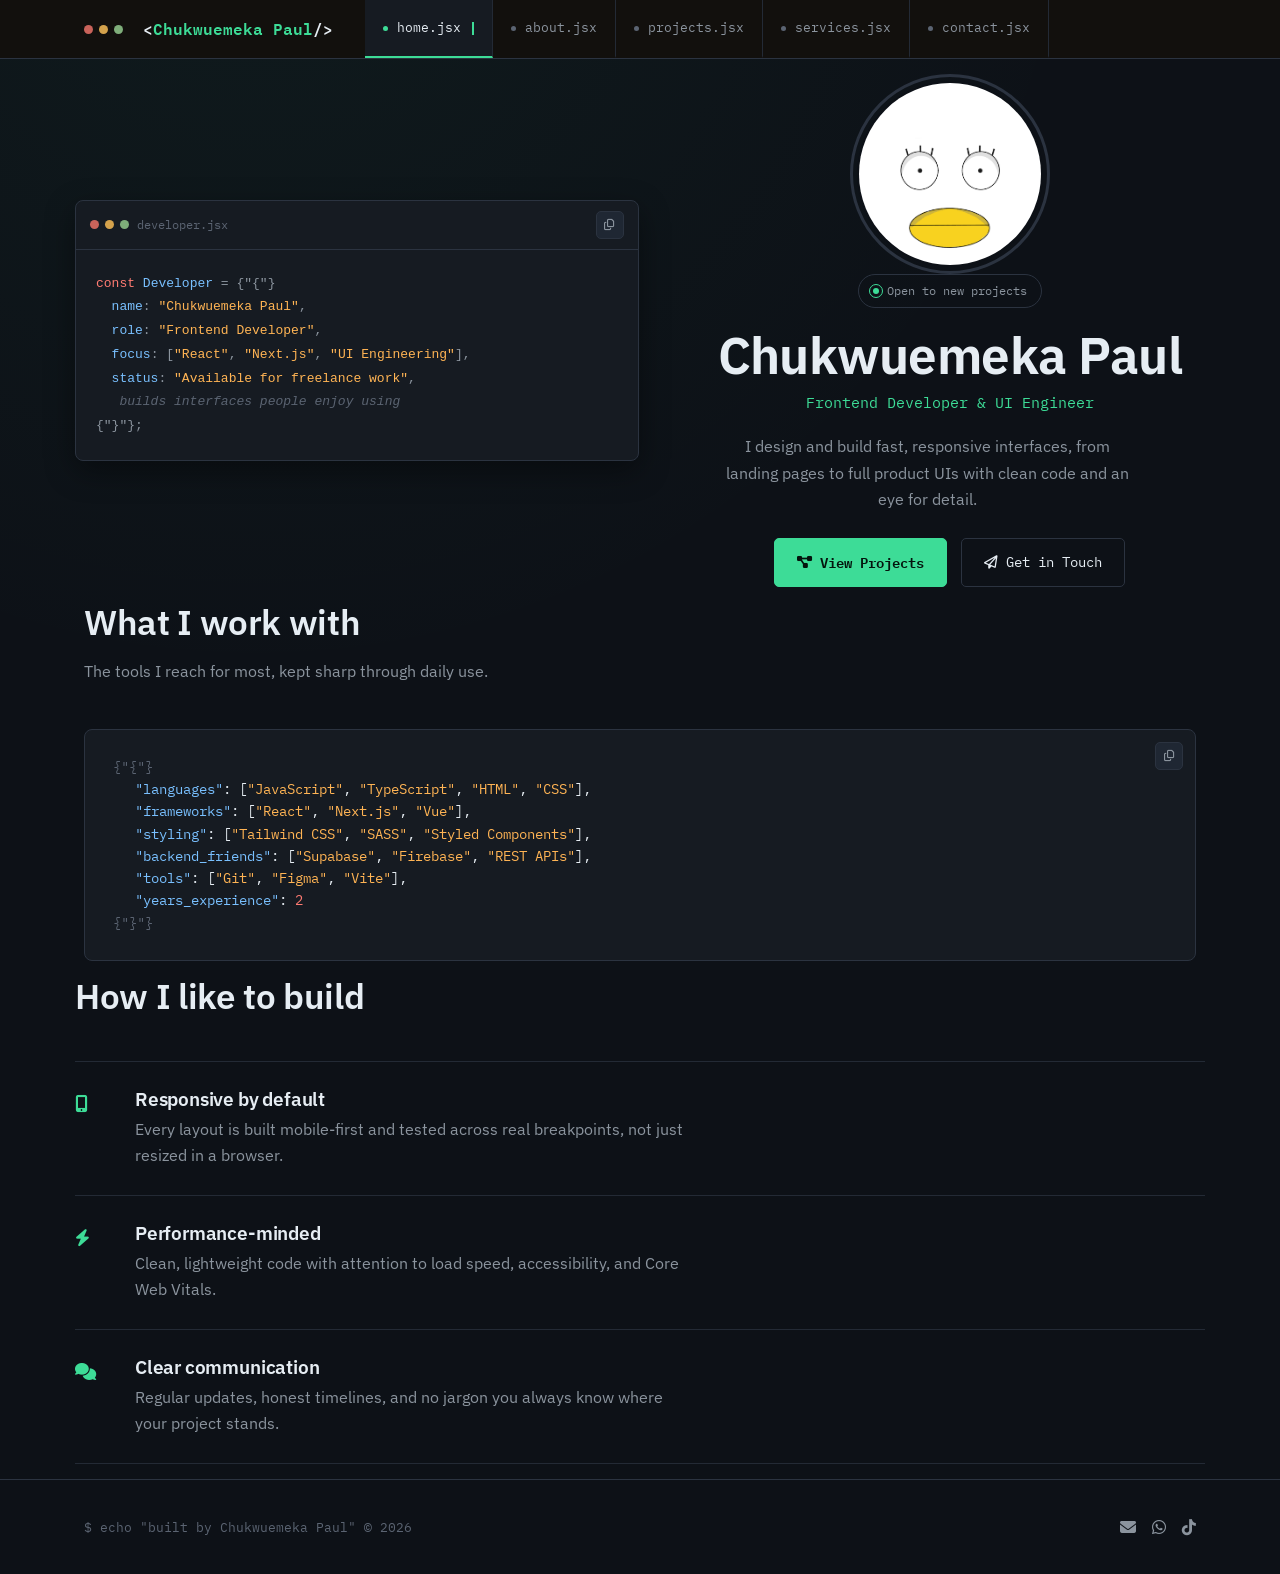
==== commit 64322222: "Update stylesheet link to new directory" ====
--- a/index.html
+++ b/index.html
@@ -9,7 +9,7 @@
 <link rel="preconnect" href="https://fonts.googleapis.com">
 <link href="https://fonts.googleapis.com/css2?family=IBM+Plex+Sans:wght@400;500;600;650&family=IBM+Plex+Mono:wght@400;500;600&display=swap" rel="stylesheet">
 <link rel="stylesheet" href="https://cdnjs.cloudflare.com/ajax/libs/font-awesome/6.5.1/css/all.min.css">
-<link rel="stylesheet" href="style.css">
+<link rel="stylesheet" href="css/style.css">
 </head>
 <body>
 
--- a/css/style.css
+++ b/css/style.css
@@ -0,0 +1,550 @@
+/* ==========================================================================
+   PORTFOLIO — "EDITOR" THEME (v2)
+   Reference: amber-phosphor terminal glow, single coherent type family
+   (IBM Plex, at varying weights) — the way a real editor UI is typeset,
+   not a mixed display/body/mono trio.
+   ========================================================================== */
+
+:root {
+  --bg: #0d1117;
+  --bg-panel: #161b22;
+  --bg-panel-alt: #1b212b;
+  --bg-elevated: #1f2733;
+  --border: #2b3340;
+  --border-soft: #232a35;
+
+  --text-primary: #e6edf3;
+  --text-muted: #8b949e;
+  --text-faint: #5b6472;
+
+  --accent: #3ddc97;      /* mint teal — keywords / primary actions */
+  --accent-dim: #2a9d73;
+  --accent-2: #ff7b72;    /* coral — secondary accent / tags */
+  --accent-3: #ffb454;    /* amber — strings / highlights */
+  --accent-4: #79c0ff;    /* soft blue — links / numbers */
+
+  --radius: 8px;
+  --radius-sm: 5px;
+  --shadow: 0 10px 30px rgba(0,0,0,0.4);
+
+  --font-display: "IBM Plex Sans", sans-serif;
+  --font-body: "IBM Plex Sans", sans-serif;
+  --font-mono: "IBM Plex Mono", monospace;
+
+  --maxw: 1160px;
+}
+
+* { box-sizing: border-box; }
+html { scroll-behavior: smooth; }
+
+/* Body copy and form labels are dimmed intentionally on desktop against the
+   dark background, but that same gray reads too low-contrast on mobile
+   screens (smaller physical text, more outdoor/glare viewing). Lighten it
+   specifically at mobile widths rather than site-wide, to keep the desktop
+   "editor" mood intact. */
+@media (max-width: 700px) {
+  :root { --text-muted: #d1d5db; }
+}
+
+body {
+  margin: 0;
+  background: var(--bg);
+  background-image: radial-gradient(circle at 20% -10%, rgba(61,220,151,0.05), transparent 42%);
+  color: var(--text-primary);
+  font-family: var(--font-body);
+  font-weight: 400;
+  line-height: 1.65;
+  -webkit-font-smoothing: antialiased;
+}
+
+img { max-width: 100%; display: block; }
+a { color: inherit; text-decoration: none; }
+ul { list-style: none; margin: 0; padding: 0; }
+
+::selection { background: var(--accent); color: #04140d; }
+
+:focus-visible { outline: 2px solid var(--accent); outline-offset: 3px; }
+
+.container { max-width: var(--maxw); margin: 0 auto; padding: 0 24px; }
+
+.mono { font-family: var(--font-mono); }
+.muted { color: var(--text-muted); }
+.accent { color: var(--accent); }
+
+section { padding: 84px 0; }
+@media (max-width: 700px) { section { padding: 52px 0; } }
+
+.eyebrow {
+  font-family: var(--font-mono);
+  font-size: 12.5px;
+  color: var(--accent);
+  letter-spacing: 0.02em;
+  display: flex; align-items: center; gap: 10px;
+  margin-bottom: 14px;
+}
+.eyebrow::before { content: "//"; color: var(--text-faint); }
+
+h1, h2, h3, h4 {
+  font-family: var(--font-display);
+  font-weight: 600;
+  line-height: 1.16;
+  margin: 0 0 16px;
+  letter-spacing: -0.01em;
+}
+h1 { font-size: clamp(2.1rem, 4.6vw, 3.2rem); font-weight: 650; }
+h2 { font-size: clamp(1.6rem, 3.2vw, 2.2rem); }
+h3 { font-size: 1.2rem; font-weight: 600; }
+p { color: var(--text-muted); margin: 0 0 16px; font-weight: 400; }
+
+.section-head { max-width: 640px; margin-bottom: 44px; }
+.section-head p { font-size: 1rem; }
+
+/* ---------------- Buttons ---------------- */
+.btn {
+  display: inline-flex; align-items: center; gap: 8px;
+  font-family: var(--font-mono); font-size: 13.5px;
+  padding: 12px 22px; border-radius: var(--radius-sm);
+  border: 1px solid var(--border);
+  cursor: pointer;
+  transition: border-color 0.15s ease, background 0.15s ease, color 0.15s ease;
+}
+.btn-primary { background: var(--accent); color: #04140d; border-color: var(--accent); font-weight: 600; }
+.btn-primary:hover { background: var(--accent-dim); border-color: var(--accent-dim); }
+.btn-ghost { background: transparent; color: var(--text-primary); }
+.btn-ghost:hover { border-color: var(--accent); color: var(--accent); }
+.btn-row { display: flex; gap: 14px; flex-wrap: wrap; margin-top: 26px; }
+
+/* ---------------- Tab-bar navigation ---------------- */
+.tab-bar {
+  position: sticky; top: 0; z-index: 100;
+  background: rgba(20,16,13,0.94);
+  backdrop-filter: blur(10px);
+  border-bottom: 1px solid var(--border);
+}
+.tab-bar-inner {
+  max-width: var(--maxw); margin: 0 auto; padding: 0 24px;
+  display: flex; align-items: center; gap: 20px; height: 58px;
+}
+.editor-dots { display: flex; gap: 6px; flex-shrink: 0; }
+.editor-dots span { width: 9px; height: 9px; border-radius: 50%; background: var(--border); }
+.editor-dots span:nth-child(1) { background: #c9635a; }
+.editor-dots span:nth-child(2) { background: #d4a24c; }
+.editor-dots span:nth-child(3) { background: #7fae7a; }
+
+.logo-mark { font-family: var(--font-mono); font-weight: 600; font-size: 16px; color: var(--text-primary); flex-shrink: 0; }
+.logo-mark span { color: var(--accent); }
+
+.tabs { display: flex; height: 100%; margin-left: 12px; overflow-x: auto; scrollbar-width: none; }
+.tabs::-webkit-scrollbar { display: none; }
+
+.tab {
+  display: flex; align-items: center; gap: 9px; height: 100%;
+  padding: 0 18px;
+  font-family: var(--font-mono); font-size: 13px; color: var(--text-muted);
+  border-right: 1px solid var(--border-soft);
+  white-space: nowrap;
+  border-bottom: 2px solid transparent;
+  transition: color 0.15s ease, background 0.15s ease;
+}
+.tab-dot { width: 5px; height: 5px; border-radius: 50%; background: var(--text-faint); flex-shrink: 0; }
+.tab:hover { color: var(--text-primary); background: var(--bg-panel); }
+.tab.active { color: var(--text-primary); background: var(--bg-panel); border-bottom-color: var(--accent); }
+.tab.active .tab-dot { background: var(--accent); }
+
+/* signature motion: a blinking editor cursor after the active tab label */
+.tab.active::after {
+  content: "";
+  display: inline-block;
+  width: 2px; height: 13px;
+  background: var(--accent);
+  margin-left: 2px;
+  animation: blink 1.1s step-end infinite;
+}
+@keyframes blink { 50% { opacity: 0; } }
+
+.menu-toggle {
+  display: none; margin-left: auto;
+  background: none; border: 1px solid var(--border); color: var(--text-primary);
+  border-radius: var(--radius-sm); width: 38px; height: 38px; font-size: 16px; cursor: pointer;
+}
+
+@media (max-width: 760px) {
+  .tabs {
+    position: absolute; top: 58px; left: 0; right: 0;
+    flex-direction: column; height: auto;
+    background: var(--bg-panel); border-bottom: 1px solid var(--border);
+    display: none;
+  }
+  .tabs.open { display: flex; }
+  .tab { height: 46px; border-right: none; border-bottom: 1px solid var(--border-soft); padding: 0 24px; }
+  .tab.active { border-bottom: 1px solid var(--border-soft); border-left: 2px solid var(--accent); }
+  .menu-toggle { display: block; }
+  .logo-mark { margin-right: auto; }
+}
+
+/* ---------------- Hero ---------------- */
+.hero { padding: 68px 0 92px; display: grid; grid-template-columns: 1.05fr 0.95fr; gap: 56px; align-items: center; }
+@media (max-width: 900px) {
+  .hero { grid-template-columns: 1fr; padding: 44px 0 60px; }
+  .hero-visual { order: -1; }
+}
+
+.code-panel { background: var(--bg-panel); border: 1px solid var(--border); border-radius: var(--radius); box-shadow: var(--shadow); overflow: hidden; }
+.code-panel-head {
+  display: flex; align-items: center; gap: 8px; padding: 10px 14px;
+  border-bottom: 1px solid var(--border);
+  font-family: var(--font-mono); font-size: 12px; color: var(--text-faint);
+}
+.code-panel-head .editor-dots { margin-right: 6px; }
+.code-panel-head .copy-btn { margin-left: auto; }
+
+/* ---------------- Copy-to-clipboard button (code/json blocks) ---------------- */
+.copy-btn {
+  display: grid; place-items: center;
+  width: 28px; height: 28px; flex-shrink: 0;
+  background: var(--bg-elevated); border: 1px solid var(--border); color: var(--text-muted);
+  border-radius: var(--radius-sm); font-size: 12px; cursor: pointer;
+  transition: color 0.15s ease, border-color 0.15s ease;
+}
+.copy-btn:hover { color: var(--accent); border-color: var(--accent); }
+.copy-btn.copied { color: var(--accent); border-color: var(--accent-dim); }
+.json-block { position: relative; }
+.json-block .copy-btn { position: absolute; top: 12px; right: 12px; }
+.code-panel pre { margin: 0; padding: 22px 20px; font-family: var(--font-mono); font-size: 13px; line-height: 1.75; overflow-x: auto; white-space: pre; -webkit-overflow-scrolling: touch; }
+@media (max-width: 480px) {
+  .code-panel pre { padding: 16px 14px; font-size: 12px; }
+  .json-block { padding: 20px 18px; font-size: 12.5px; }
+}
+.code-panel code { color: var(--text-muted); }
+.tok-kw { color: var(--accent-2); }
+.tok-fn { color: var(--accent-4); }
+.tok-str { color: var(--accent-3); }
+.tok-prop { color: var(--accent-4); }
+.tok-punc { color: var(--text-faint); }
+.tok-com { color: var(--text-faint); font-style: italic; }
+
+.hero-visual { display: flex; flex-direction: column; align-items: center; text-align: center; }
+.avatar-ring {
+  width: 200px; height: 200px; border-radius: 50%;
+  border: 3px solid var(--border);
+  padding: 4px;
+}
+.avatar-ring .avatar-inner {
+  width: 100%; height: 100%; border-radius: 50%; overflow: hidden;
+  background: var(--bg-panel); border: 2px solid var(--bg);
+}
+.avatar-ring img { width: 100%; height: 100%; object-fit: cover; filter: grayscale(15%); }
+
+.name-block h1 { margin-bottom: 6px; }
+.role-line { font-family: var(--font-mono); color: var(--accent); font-size: 14.5px; margin-bottom: 18px; }
+.status-chip {
+  display: inline-flex; align-items: center; gap: 8px;
+  font-family: var(--font-mono); font-size: 12px; color: var(--text-muted);
+  border: 1px solid var(--border); border-radius: 999px; padding: 6px 14px; margin-bottom: 18px;
+}
+.status-chip .pulse { position: relative; width: 6px; height: 6px; border-radius: 50%; background: var(--accent); flex-shrink: 0; }
+.status-chip .pulse::after {
+  content: ""; position: absolute; inset: -4px; border-radius: 50%;
+  border: 1px solid var(--accent);
+  animation: ping 1.8s cubic-bezier(0, 0, 0.2, 1) infinite;
+}
+@keyframes ping {
+  0% { transform: scale(0.7); opacity: 0.9; }
+  75%, 100% { transform: scale(2.4); opacity: 0; }
+}
+
+@media (prefers-reduced-motion: reduce) {
+  .tab.active::after, .reveal, .carousel-track, * { animation-duration: 0.001ms !important; transition-duration: 0.001ms !important; }
+}
+
+/* ---------------- Stack / JSON block ---------------- */
+.json-block {
+  background: var(--bg-panel); border: 1px solid var(--border); border-radius: var(--radius);
+  padding: 26px 28px; font-family: var(--font-mono); font-size: 13.5px; overflow-x: auto;
+}
+.json-block .k { color: var(--accent-4); }
+.json-block .s { color: var(--accent-3); }
+.json-block .n { color: var(--accent-2); }
+.json-block .brace { color: var(--text-faint); }
+
+/* ---------------- Reason list (replaces generic 3-card grid) ---------------- */
+.reason-list { display: flex; flex-direction: column; }
+.reason-row {
+  display: grid; grid-template-columns: 40px 1fr; gap: 20px;
+  padding: 26px 0;
+  border-top: 1px solid var(--border-soft);
+}
+.reason-list .reason-row:last-child { border-bottom: 1px solid var(--border-soft); }
+.reason-row .r-icon { font-size: 17px; color: var(--accent); padding-top: 2px; }
+.reason-row h3 { margin-bottom: 6px; }
+.reason-row p { margin: 0; max-width: 560px; }
+@media (max-width: 560px) { .reason-row { grid-template-columns: 28px 1fr; gap: 14px; } }
+
+/* ---------------- Cards / grid ---------------- */
+.grid { display: grid; gap: 22px; }
+.grid-3 { grid-template-columns: repeat(3, 1fr); }
+.grid-2 { grid-template-columns: repeat(2, 1fr); }
+@media (max-width: 860px) { .grid-3, .grid-2 { grid-template-columns: 1fr; } }
+
+.card {
+  background: var(--bg-panel); border: 1px solid var(--border); border-radius: var(--radius);
+  padding: 24px; transition: border-color 0.2s ease;
+}
+.card:hover { border-color: var(--accent-dim); }
+.card .icon {
+  width: 40px; height: 40px; display: grid; place-items: center;
+  border-radius: var(--radius-sm); background: var(--bg-elevated); color: var(--accent);
+  font-size: 17px; margin-bottom: 16px;
+}
+.tag-row { display: flex; flex-wrap: wrap; gap: 8px; margin-top: 14px; }
+.scope-note { margin-top: 12px; font-size: 12.5px; color: var(--text-faint); }
+
+/* ---------------- Currency toggle (Services page) ---------------- */
+.currency-toggle-wrap { display: flex; justify-content: center; margin-bottom: 36px; }
+.currency-toggle {
+  display: inline-flex; gap: 4px; padding: 4px;
+  background: var(--bg-panel); border: 1px solid var(--border); border-radius: 999px;
+}
+.currency-btn {
+  font-family: var(--font-mono); font-size: 13px; color: var(--text-muted);
+  background: transparent; border: none; border-radius: 999px;
+  padding: 9px 20px; cursor: pointer; transition: color 0.15s ease, background 0.15s ease;
+}
+.currency-btn:hover { color: var(--text-primary); }
+.currency-btn.active { background: var(--accent); color: #04140d; font-weight: 600; }
+
+.price-tag {
+  display: inline-flex;
+  align-items: baseline;
+  gap: 6px;
+  font-family: var(--font-mono);
+  font-size: 13px;
+  color: var(--accent);
+  border-top: 1px solid var(--border-soft);
+  margin-top: 16px;
+  padding-top: 14px;
+}
+.price-tag .amount { font-size: 16px; font-weight: 600; }
+.price-tag .period { color: var(--text-faint); font-size: 11.5px; }
+.tag {
+  font-family: var(--font-mono); font-size: 11px; color: var(--accent-4);
+  background: rgba(143,179,201,0.08); border: 1px solid rgba(143,179,201,0.25);
+  padding: 4px 10px; border-radius: 999px;
+}
+/* Longer tag copy (e.g. the retainer's scope line) reads better as a soft
+   chip than squeezed into a fully-rounded pill. */
+.tag--wide { border-radius: var(--radius-sm); white-space: normal; line-height: 1.4; }
+
+/* ---------------- Bento grid (services) ---------------- */
+.bento { display: grid; grid-template-columns: repeat(6, 1fr); gap: 20px; }
+.bento .card:nth-child(1) { grid-column: span 4; }
+.bento .card:nth-child(2) { grid-column: span 2; }
+.bento .card:nth-child(3) { grid-column: span 2; }
+.bento .card:nth-child(4) { grid-column: span 4; }
+.bento .card:nth-child(5) { grid-column: span 3; }
+.bento .card:nth-child(6) { grid-column: span 3; }
+@media (max-width: 860px) {
+  .bento { grid-template-columns: 1fr; }
+  .bento .card { grid-column: span 1 !important; }
+}
+
+/* ---------------- Horizontal process strip ---------------- */
+.process-strip { display: grid; grid-template-columns: repeat(3, 1fr); gap: 0; position: relative; }
+.process-strip::before {
+  content: ""; position: absolute; top: 17px; left: 8%; right: 8%; height: 1px; background: var(--border);
+}
+.process-step { position: relative; padding: 0 20px; text-align: left; }
+.process-step .num {
+  display: inline-flex; align-items: center; justify-content: center;
+  width: 34px; height: 34px; border-radius: 50%;
+  background: var(--bg); border: 2px solid var(--accent);
+  font-family: var(--font-mono); font-size: 13px; color: var(--accent);
+  margin-bottom: 18px; position: relative; z-index: 2;
+}
+.process-step h3 { font-size: 16px; }
+@media (max-width: 760px) {
+  .process-strip { grid-template-columns: 1fr; gap: 30px; }
+  .process-strip::before { display: none; }
+}
+
+/* ---------------- Wide tech panel (projects page) ---------------- */
+.tech-panel {
+  background: var(--bg-panel); border: 1px solid var(--border); border-radius: var(--radius);
+  padding: 30px 32px;
+}
+.tech-panel .tech-row {
+  display: flex; align-items: baseline; gap: 16px; flex-wrap: wrap;
+  padding: 14px 0; border-top: 1px solid var(--border-soft);
+}
+.tech-panel .tech-row:first-child { border-top: none; padding-top: 0; }
+.tech-panel .tech-label { font-family: var(--font-mono); font-size: 12px; color: var(--text-faint); width: 120px; flex-shrink: 0; }
+.tech-panel .tech-items { display: flex; flex-wrap: wrap; gap: 8px; }
+
+/* ---------------- Carousel ---------------- */
+.carousel { position: relative; max-width: 860px; margin: 0 auto; }
+.carousel-viewport { overflow: hidden; border-radius: var(--radius); border: 1px solid var(--border); box-shadow: var(--shadow); }
+.carousel-track { display: flex; transition: transform 0.5s cubic-bezier(.65,.05,.36,1); }
+.slide { min-width: 100%; position: relative; cursor: pointer; display: block; }
+.slide img { width: 100%; height: 460px; object-fit: cover; display: block; filter: saturate(0.92); }
+@media (max-width: 640px) { .slide img { height: 260px; } }
+
+.slide-overlay {
+  position: absolute; inset: 0;
+  background: linear-gradient(0deg, rgba(20,16,13,0.94) 0%, rgba(20,16,13,0.2) 55%, transparent 80%);
+  display: flex; flex-direction: column; justify-content: flex-end; padding: 26px 28px;
+}
+.slide-overlay .visit {
+  font-family: var(--font-mono); font-size: 12px; color: var(--accent);
+  display: inline-flex; align-items: center; gap: 6px; margin-bottom: 8px;
+}
+.slide-overlay h3 { margin-bottom: 6px; }
+.slide-overlay p { margin: 0; font-size: 13.5px; }
+
+.carousel-arrow {
+  /* Anchored to the upper portion of the card, clear of the title/description
+     text which lives in the overlay's bottom-anchored zone. */
+  position: absolute; top: 34%; transform: translateY(-50%);
+  width: 42px; height: 42px; border-radius: 50%;
+  background: rgba(20,16,13,0.8); border: 1px solid var(--border); color: var(--text-primary);
+  display: grid; place-items: center; cursor: pointer; font-size: 15px; z-index: 5;
+  backdrop-filter: blur(4px);
+}
+.carousel-arrow:hover { border-color: var(--accent); color: var(--accent); }
+.carousel-arrow.prev { left: -6px; }
+.carousel-arrow.next { right: -6px; }
+@media (max-width: 640px) {
+  .carousel-arrow { top: 30%; width: 36px; height: 36px; font-size: 13px; }
+  .carousel-arrow.prev { left: 8px; }
+  .carousel-arrow.next { right: 8px; }
+}
+
+/* ---------------- Tech stack filter bar (Projects page) ---------------- */
+.filter-bar { display: flex; flex-wrap: wrap; gap: 10px; justify-content: center; margin-bottom: 26px; }
+.filter-btn {
+  font-family: var(--font-mono); font-size: 12.5px; color: var(--text-muted);
+  background: var(--bg-panel); border: 1px solid var(--border); border-radius: 999px;
+  padding: 8px 16px; cursor: pointer; transition: color 0.15s ease, border-color 0.15s ease, background 0.15s ease;
+}
+.filter-btn:hover { color: var(--text-primary); border-color: var(--accent-dim); }
+.filter-btn.active { color: #04140d; background: var(--accent); border-color: var(--accent); font-weight: 600; }
+
+/* ---------------- Slide media placeholders (Projects page) ----------------
+   Themed mockup panels standing in for real screenshots, so each project
+   reads as belonging to its own domain instead of a random stock photo. */
+.slide-media { width: 100%; height: 460px; position: relative; overflow: hidden; }
+@media (max-width: 640px) { .slide-media { height: 260px; } }
+.slide-media-chrome {
+  position: absolute; top: 0; left: 0; right: 0; height: 32px;
+  display: flex; align-items: center; gap: 6px; padding: 0 14px;
+  background: rgba(0,0,0,0.22);
+}
+.slide-media-chrome span { width: 7px; height: 7px; border-radius: 50%; background: rgba(255,255,255,0.32); }
+.slide-media-icon {
+  position: absolute; inset: 0; display: grid; place-items: center;
+  font-size: 60px; color: rgba(255,255,255,0.8);
+}
+@media (max-width: 640px) { .slide-media-icon { font-size: 40px; } }
+.slide-media--anime { background: linear-gradient(135deg, #241b3d, #6b2d5c 60%, #ff7b72); }
+.slide-media--business { background: linear-gradient(135deg, #0f2e28, #1c6b54, #3ddc97); }
+.slide-media--dashboard { background: linear-gradient(135deg, #12202f, #1f4566, #79c0ff); }
+.slide-media--landing { background: linear-gradient(135deg, #2c210f, #8a5a20, #ffb454); }
+
+.carousel-dots { display: flex; justify-content: center; gap: 9px; margin-top: 20px; }
+.carousel-dots button { width: 7px; height: 7px; border-radius: 50%; border: none; background: var(--border); cursor: pointer; padding: 0; }
+.carousel-dots button.active { background: var(--accent); width: 20px; border-radius: 4px; }
+
+.other-projects-note { text-align: center; margin-top: 32px; font-family: var(--font-mono); font-size: 12.5px; color: var(--text-faint); }
+
+/* ---------------- Git-log timeline (About page only) ---------------- */
+.git-log { border-left: 2px solid var(--border); margin-left: 8px; }
+.commit { position: relative; padding: 4px 0 30px 30px; }
+.commit::before {
+  content: ""; position: absolute; left: -7px; top: 4px;
+  width: 11px; height: 11px; border-radius: 50%;
+  background: var(--bg); border: 2px solid var(--accent);
+}
+.commit .hash { font-family: var(--font-mono); font-size: 11.5px; color: var(--accent-4); }
+.commit .date { font-family: var(--font-mono); font-size: 11.5px; color: var(--text-faint); margin-left: 10px; }
+.commit h3 { margin: 8px 0 6px; font-size: 16.5px; }
+.commit p { margin: 0; }
+
+/* ---------------- Testimonials ---------------- */
+.terminal { background: var(--bg-panel); border: 1px solid var(--border); border-radius: var(--radius); padding: 24px 26px; font-family: var(--font-mono); font-size: 13.5px; }
+.terminal p { color: var(--text-muted); margin: 0 0 10px; }
+.terminal .who { color: var(--accent-3); }
+
+/* ---------------- Contact ---------------- */
+.contact-grid { display: grid; grid-template-columns: 1fr 1fr; gap: 44px; align-items: start; }
+@media (max-width: 860px) { .contact-grid { grid-template-columns: 1fr; } }
+
+.social-grid { display: grid; grid-template-columns: repeat(2, 1fr); gap: 16px; }
+@media (max-width: 480px) { .social-grid { grid-template-columns: 1fr; } }
+
+.social-card {
+  display: flex; align-items: center; gap: 14px; padding: 18px 20px;
+  background: var(--bg-panel); border: 1px solid var(--border); border-radius: var(--radius);
+  transition: border-color 0.15s ease;
+}
+.social-card:hover { border-color: var(--accent-dim); }
+.social-card .icon-circle {
+  width: 42px; height: 42px; border-radius: 50%; display: grid; place-items: center;
+  background: var(--bg-elevated); font-size: 18px; flex-shrink: 0;
+}
+.social-card small { display: block; color: var(--text-faint); font-family: var(--font-mono); font-size: 11px; }
+.social-card strong { font-size: 14.5px; }
+
+.icon-circle.gmail { color: var(--accent); }
+.icon-circle.whatsapp { color: var(--accent-2); }
+.icon-circle.tiktok { color: var(--text-primary); }
+.icon-circle.instagram { color: var(--accent-3); }
+.icon-circle.facebook { color: var(--accent-4); }
+
+.form-panel { background: var(--bg-panel); border: 1px solid var(--border); border-radius: var(--radius); padding: 28px; }
+.field { margin-bottom: 18px; }
+.field label { display: block; font-family: var(--font-mono); font-size: 12px; color: var(--text-muted); margin-bottom: 7px; }
+.field input, .field textarea {
+  width: 100%; background: var(--bg); border: 1px solid var(--border); border-radius: var(--radius-sm);
+  padding: 12px 14px; color: var(--text-primary); font-family: var(--font-body); font-size: 14px; resize: vertical;
+}
+.field input:focus, .field textarea:focus { border-color: var(--accent); outline: none; }
+.field input::placeholder, .field textarea::placeholder { color: var(--text-muted); opacity: 1; }
+
+/* ---------------- Service cost estimator ---------------- */
+.estimator {
+  background: var(--bg-panel); border: 1px solid var(--border); border-radius: var(--radius);
+  padding: 8px 28px; max-width: 640px; margin: 0 auto;
+}
+.estimator-option {
+  display: flex; align-items: center; gap: 14px; padding: 18px 0;
+  border-top: 1px solid var(--border-soft); cursor: pointer;
+}
+.estimator-option:first-child { border-top: none; }
+.estimator-option input { width: 18px; height: 18px; accent-color: var(--accent); flex-shrink: 0; cursor: pointer; }
+.estimator-option .option-name { flex: 1; color: var(--text-primary); font-size: 14.5px; }
+.estimator-option .option-amount { font-family: var(--font-mono); font-size: 13px; color: var(--text-faint); }
+.estimator-total {
+  display: flex; justify-content: space-between; align-items: baseline;
+  border-top: 1px solid var(--border); margin-top: 4px; padding: 20px 0;
+  font-family: var(--font-mono);
+}
+.estimator-total span { color: var(--text-muted); font-size: 13px; }
+.estimator-total strong { font-size: 22px; color: var(--accent); }
+.estimator-note { text-align: center; margin-top: 14px; font-size: 12.5px; color: var(--text-faint); }
+
+.note-box { margin-top: 18px; font-family: var(--font-mono); font-size: 11.5px; color: var(--text-faint); border-left: 2px solid var(--border); padding-left: 12px; }
+
+/* ---------------- Footer ---------------- */
+footer { border-top: 1px solid var(--border); padding: 34px 0; }
+.footer-inner { display: flex; justify-content: space-between; align-items: center; flex-wrap: wrap; gap: 16px; }
+.footer-inner .prompt { font-family: var(--font-mono); font-size: 12.5px; color: var(--text-faint); }
+.footer-social { display: flex; gap: 16px; }
+.footer-social a { color: var(--text-muted); font-size: 16px; transition: color 0.15s ease; }
+.footer-social a:hover { color: var(--accent); }
+
+/* ---------------- Reveal on scroll ---------------- */
+.reveal { opacity: 0; transform: translateY(14px); transition: opacity 0.5s ease, transform 0.5s ease; }
+.reveal.in { opacity: 1; transform: translateY(0); }
+
+/* ---------------- Page hero (non-home pages) ---------------- */
+.page-head { padding: 60px 0 20px; }
+.page-head h1 { margin-bottom: 10px; }
